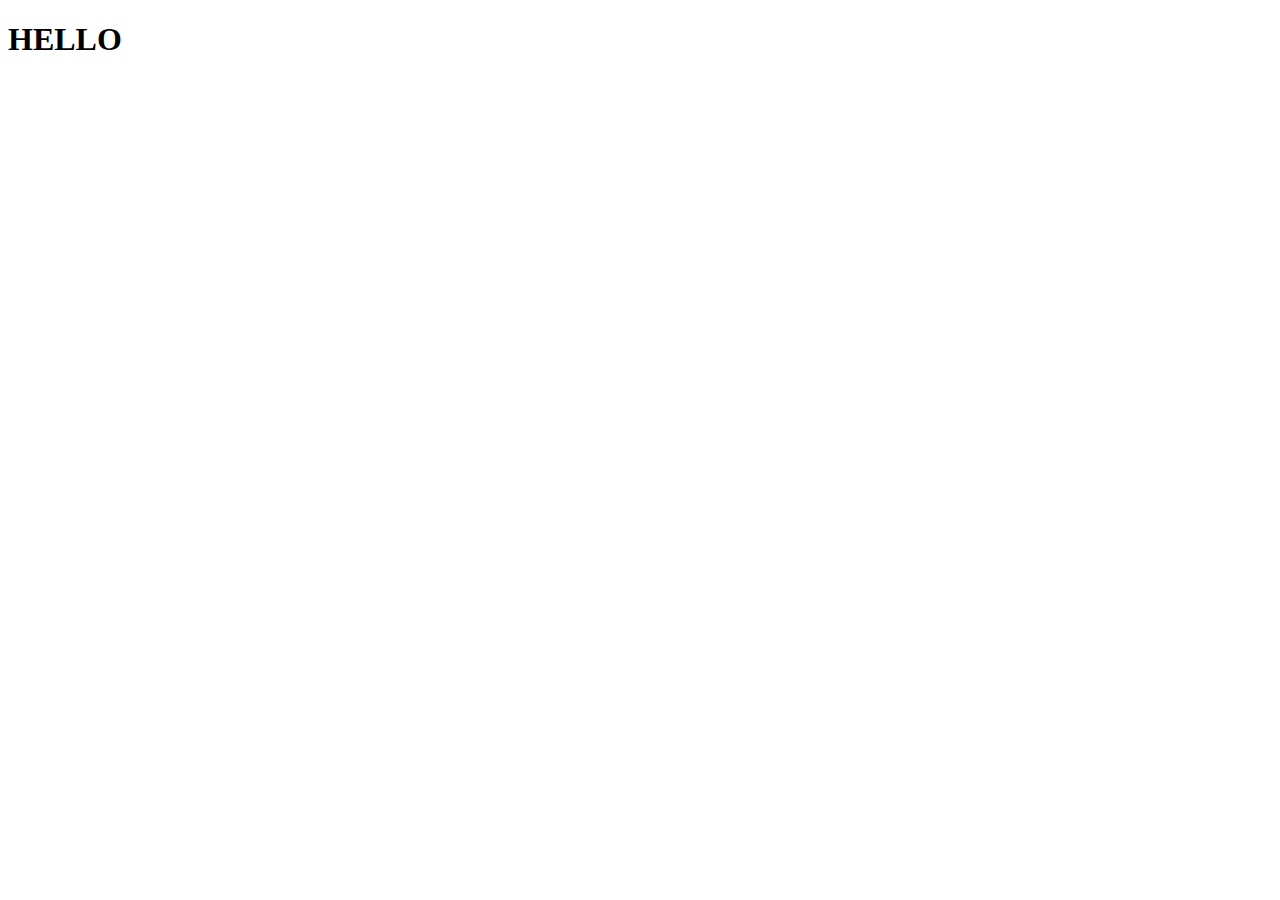
==== index.html @ 5f97c724 "initial two" ====
<!DOCTYPE html>
<html lang="en">
<head>
    <meta charset="UTF-8">
    <meta name="viewport" content="width=device-width, initial-scale=1.0">
    <link rel="stylesheet" href="./css/main.css">
    <title>Document</title>
</head>
<body>
    <h1>HELLO</h1>
</body>
</html>
---- css/main.css ----
/*# sourceMappingURL=main.css.map */
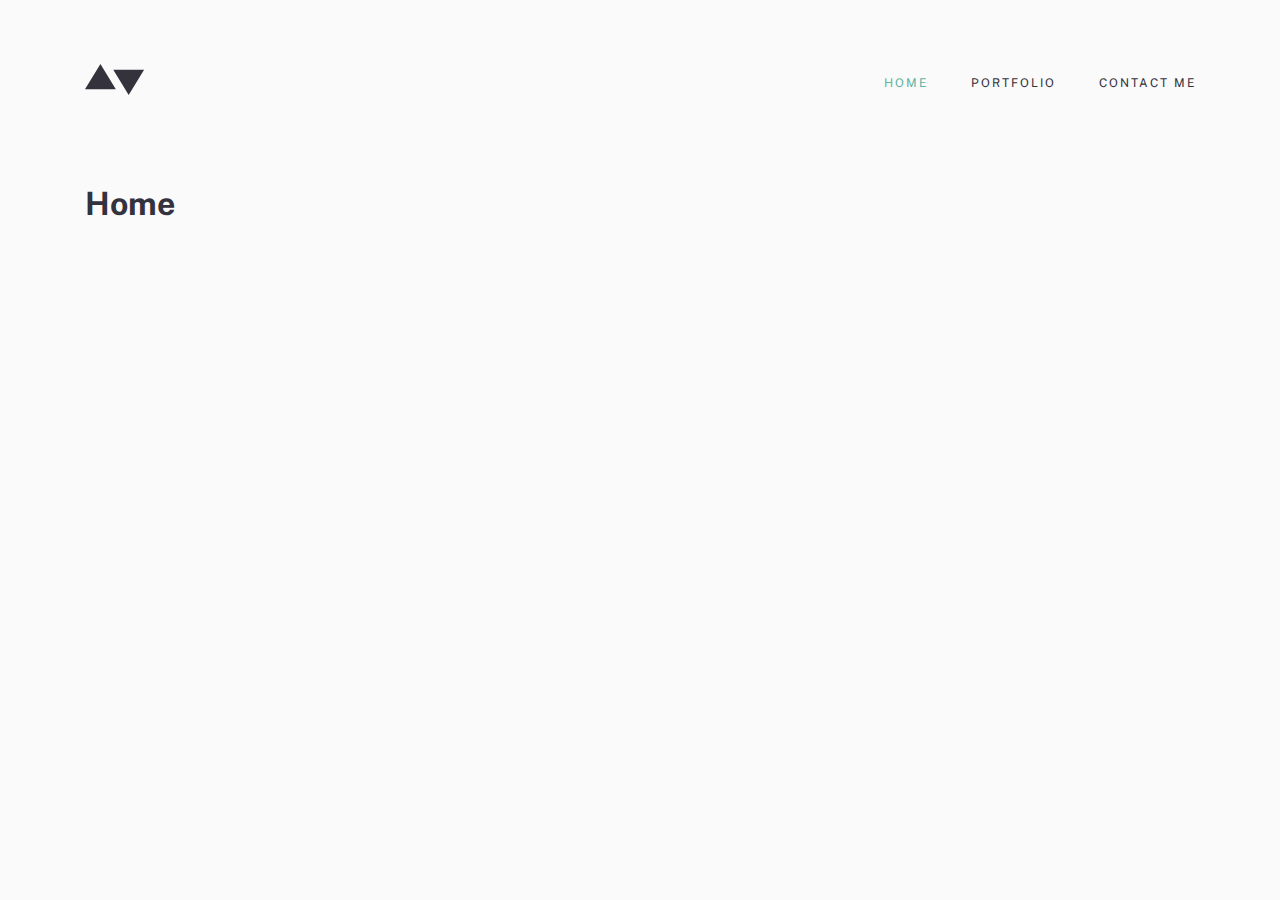
==== commit cf0acba2: "header active color" ====
--- a/index.html
+++ b/index.html
@@ -1,12 +1,47 @@
 <!DOCTYPE html>
 <html lang="en">
+
 <head>
     <meta charset="UTF-8">
     <meta name="viewport" content="width=device-width, initial-scale=1.0">
+    <link rel="preconnect" href="https://fonts.googleapis.com">
+    <link rel="preconnect" href="https://fonts.gstatic.com" crossorigin>
+    <link
+        href="https://fonts.googleapis.com/css2?family=Ibarra+Real+Nova:wght@700&family=Public+Sans:wght@400;700&display=swap"
+        rel="stylesheet">
     <link rel="stylesheet" href="./css/main.css">
     <title>Document</title>
 </head>
+
 <body>
-    <h1>HELLO</h1>
+    <div class="container">
+        <header class="header">
+            <div class="header__section">
+                <a href="#" class="header_logo-link">
+                    <img src="./img/logojon.svg" alt="has logojon" width="60" height="32">
+                </a>
+                <nav class="header__navlink">
+                    <ul class="header__list">
+                        <li class="header__item">
+                            <a href="/index.html" class="header__nav-link">Home</a>
+                        </li>
+                        <li class="header__item">
+                            <a href="/portfolio.html" class="header__nav-link">PORTFOLIO</a>
+                        </li>
+                        <li class="header__item">
+                            <a href="/contact.html" class="header__nav-link">CONTACT ME</a>
+                        </li>
+                    </ul>
+                </nav>
+                <button class="header__btn">
+                    <img src="./img/gamburger.png" alt="gamburgerjon">
+                </button>
+            </div>
+        </header>
+        <h1>Home</h1>
+    </div>
+
+    <script src="./js/script.js"></script>
 </body>
+
 </html>--- a/css/main.css
+++ b/css/main.css
@@ -1 +1,134 @@
-/*# sourceMappingURL=main.css.map */+/* GENERAL */
+html {
+  box-sizing: border-box;
+  height: 100%;
+  scroll-behavior: smooth;
+}
+
+*,
+*::before,
+*::after {
+  box-sizing: inherit;
+}
+
+body {
+  display: flex;
+  flex-direction: column;
+  height: 100%;
+  margin: 0;
+  padding: 0;
+  overflow-x: hidden;
+  font-family: "Public Sans", sans-serif;
+  color: #33323D;
+  background-color: #FAFAFA;
+}
+
+img {
+  max-width: 100%;
+  height: auto;
+}
+
+.visually-hidden {
+  clip: rect(0 0 0 0);
+  -webkit-clip-path: inset(50%);
+          clip-path: inset(50%);
+  height: 1px;
+  overflow: hidden;
+  position: absolute;
+  white-space: nowrap;
+  width: 1px;
+}
+
+.container {
+  max-width: 1151px;
+  width: 100%;
+  margin: 0 auto;
+  padding: 0 20px;
+}
+
+.header {
+  padding: 64px 0;
+}
+
+.header__section {
+  display: flex;
+  justify-content: space-between;
+  align-items: center;
+}
+
+.header__list {
+  display: flex;
+  align-items: center;
+  margin: 0;
+  padding: 0;
+  list-style: none;
+}
+
+.header__item:not(:last-child) {
+  margin-right: 43px;
+}
+
+.header__nav-link {
+  color: #33323D;
+  font-size: 12px;
+  font-weight: 400;
+  letter-spacing: 2px;
+  text-transform: uppercase;
+  text-decoration: none;
+}
+
+.header__nav-link:hover {
+  opacity: 0.8;
+}
+
+.active {
+  color: #5FB4A2;
+}
+
+.header__btn {
+  display: none;
+  border: none;
+  background-color: transparent;
+}
+
+@media only screen and (max-width: 690px) {
+  .header {
+    padding: 73px 0 56px;
+  }
+}
+@media only screen and (max-width: 450px) {
+  .header {
+    padding: 32px 0 40px;
+  }
+  .header__section {
+    position: relative;
+  }
+  .header__navlink {
+    display: none;
+  }
+  .header__btn {
+    display: inline;
+  }
+  .open-modal .header__navlink {
+    position: absolute;
+    padding: 100px 50px;
+    background-color: dimgray;
+    border-radius: 10px;
+    white-space: nowrap;
+    top: 100%;
+    left: 50%;
+    transform: translateX(-50%);
+  }
+  .open-modal .active {
+    color: #FAFAFA;
+  }
+  .open-modal .header__list {
+    flex-direction: column;
+  }
+  .open-modal .header__item:not(:last-child) {
+    margin-right: 0;
+  }
+  .open-modal .header__navlink {
+    display: flex;
+  }
+}/*# sourceMappingURL=main.css.map */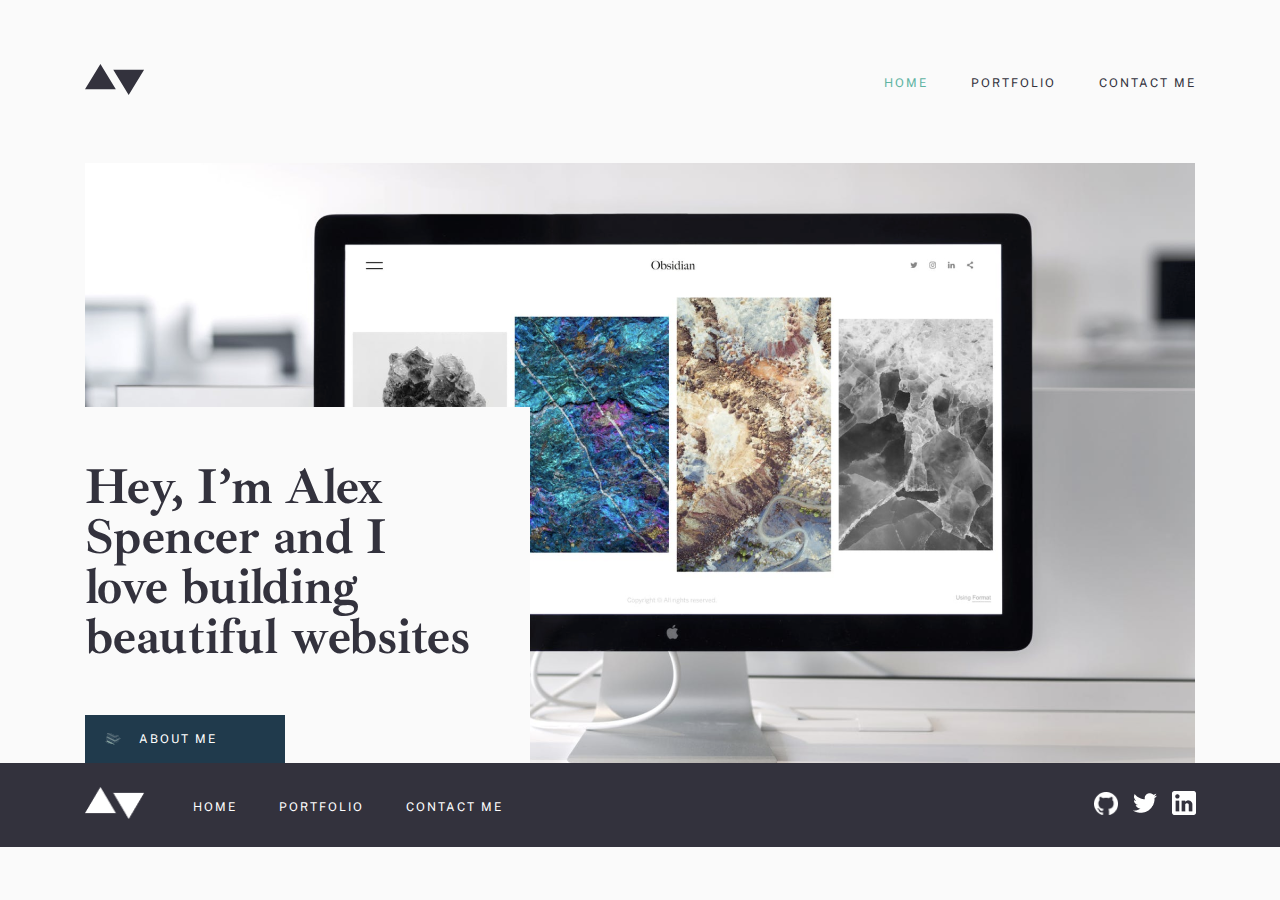
==== commit ad97d275: "index main hero" ====
--- a/index.html
+++ b/index.html
@@ -38,8 +38,58 @@
                 </button>
             </div>
         </header>
-        <h1>Home</h1>
+        <main class="main">
+            <div class="main__site">
+            <div class="main__hero">
+                <h2 class="main__heading">Hey, I’m Alex Spencer and I love building beautiful websites</h2>
+                <button class="main__hero-btn">
+                    <img src="./img/btn-img-removebg-preview.png" alt="btn-img">
+                    <span class="main__btn-text">ABOUT ME</span>
+                </button>
+            </div>
+        </div>
+        </main>
     </div>
+
+    <footer class="footer">
+        <div class="footer__section container">
+        <div class="footer__left-section">
+            <a href="#" class="footer_logo-link">
+                <img src="./img/logo-footer.png" alt="has logojon" width="60" height="32">
+            </a>
+            <nav class="footer__navlink">
+                <ul class="footer__list">
+                    <li class="footer__item">
+                        <a href="/index.html" class="footer__nav-link">Home</a>
+                    </li>
+                    <li class="footer__item">
+                        <a href="/portfolio.html" class="footer__nav-link">PORTFOLIO</a>
+                    </li>
+                    <li class="footer__item">
+                        <a href="/contact.html" class="footer__nav-link">CONTACT ME</a>
+                    </li>
+                </ul>
+            </nav>
+        </div>
+        <ul class="footer__right-list">
+            <li class="footer__right-item">
+                <a href="#" class="footer__right-link">
+                    <img src="./img/chatg.png" alt="cat" width="24" height="24">
+                </a>
+            </li>
+            <li class="footer__right-item">
+                <a href="#" class="footer__right-link">
+                    <img src="./img/twitter.png" alt="twitterjon" width="24" height="24">
+                </a>
+            </li>
+            <li class="footer__right-item">
+                <a href="#" class="footer__right-link">
+                    <img src="./img/linkdin.png" alt="linkdin" width="24" height="24">
+                </a>
+            </li>
+        </ul>
+    </div>
+    </footer>
 
     <script src="./js/script.js"></script>
 </body>
--- a/css/main.css
+++ b/css/main.css
@@ -131,4 +131,148 @@
   .open-modal .header__navlink {
     display: flex;
   }
+}
+.footer {
+  padding: 24px 0px;
+  background-color: #33323D;
+}
+
+.footer__section {
+  display: flex;
+  justify-content: space-between;
+  align-items: center;
+}
+
+.footer__left-section {
+  display: flex;
+  align-items: center;
+}
+
+.footer__list {
+  display: flex;
+  align-items: center;
+  margin: 0;
+  padding: 0;
+  list-style: none;
+  margin-left: 48px;
+}
+
+.footer__item:not(:last-child) {
+  margin-right: 42px;
+}
+
+.footer__nav-link {
+  color: #FFF;
+  font-size: 12px;
+  font-weight: 400;
+  letter-spacing: 2px;
+  text-transform: uppercase;
+  text-decoration: none;
+}
+
+.footer__right-list {
+  display: flex;
+  align-items: center;
+  margin: 0;
+  padding: 0;
+  list-style: none;
+}
+
+.footer__right-item:not(:last-child) {
+  margin-right: 15px;
+}
+
+@media only screen and (max-width: 600px) {
+  .footer {
+    padding: 56px 0;
+  }
+  .footer__section {
+    display: flex;
+    flex-direction: column;
+    align-items: center;
+  }
+  .footer__left-section {
+    flex-direction: column;
+  }
+  .footer__list {
+    flex-direction: column;
+    align-items: center;
+    margin: 40px 0;
+  }
+  .footer__item:not(:last-child) {
+    margin-bottom: 32px;
+    margin-right: 0;
+  }
+}
+.main {
+  background-image: url(../../img/index-back.png);
+  background-repeat: no-repeat;
+  block-size: cover;
+  background-position: center;
+}
+
+.main__site {
+  position: relative;
+  height: 600px;
+}
+
+.main__hero {
+  position: absolute;
+  top: 40.6%;
+  display: flex;
+  flex-direction: column;
+  align-items: flex-start;
+  padding: 55px 55px 0px 0;
+  background-color: #FAFAFA;
+  max-width: 445px;
+  width: 100%;
+}
+
+.main__heading {
+  margin: 0;
+  margin-bottom: 53px;
+  max-width: 390px;
+  width: 100%;
+  font-family: Ibarra Real Nova;
+  font-size: 50px;
+  font-weight: 700;
+  line-height: 50px;
+  letter-spacing: -0.446px;
+}
+
+.main__hero-btn {
+  display: flex;
+  align-items: center;
+  height: 48px;
+  border: none;
+  max-width: 200px;
+  width: 100%;
+  background: #203A4C;
+}
+
+.main__btn-text {
+  color: #FFF;
+  text-align: center;
+  font-family: Public Sans;
+  font-size: 12px;
+  font-weight: 400;
+  letter-spacing: 2px;
+  text-transform: uppercase;
+}
+
+@media only screen and (max-width: 500px) {
+  .main__hero {
+    position: absolute;
+    top: 100%;
+    padding: 24px 0px 0px 0;
+    background-color: #FAFAFA;
+    max-width: 445px;
+    width: 100%;
+  }
+  .main__heading {
+    font-size: 40px;
+    font-weight: 700;
+    line-height: 42px;
+    letter-spacing: -0.357px;
+  }
 }/*# sourceMappingURL=main.css.map */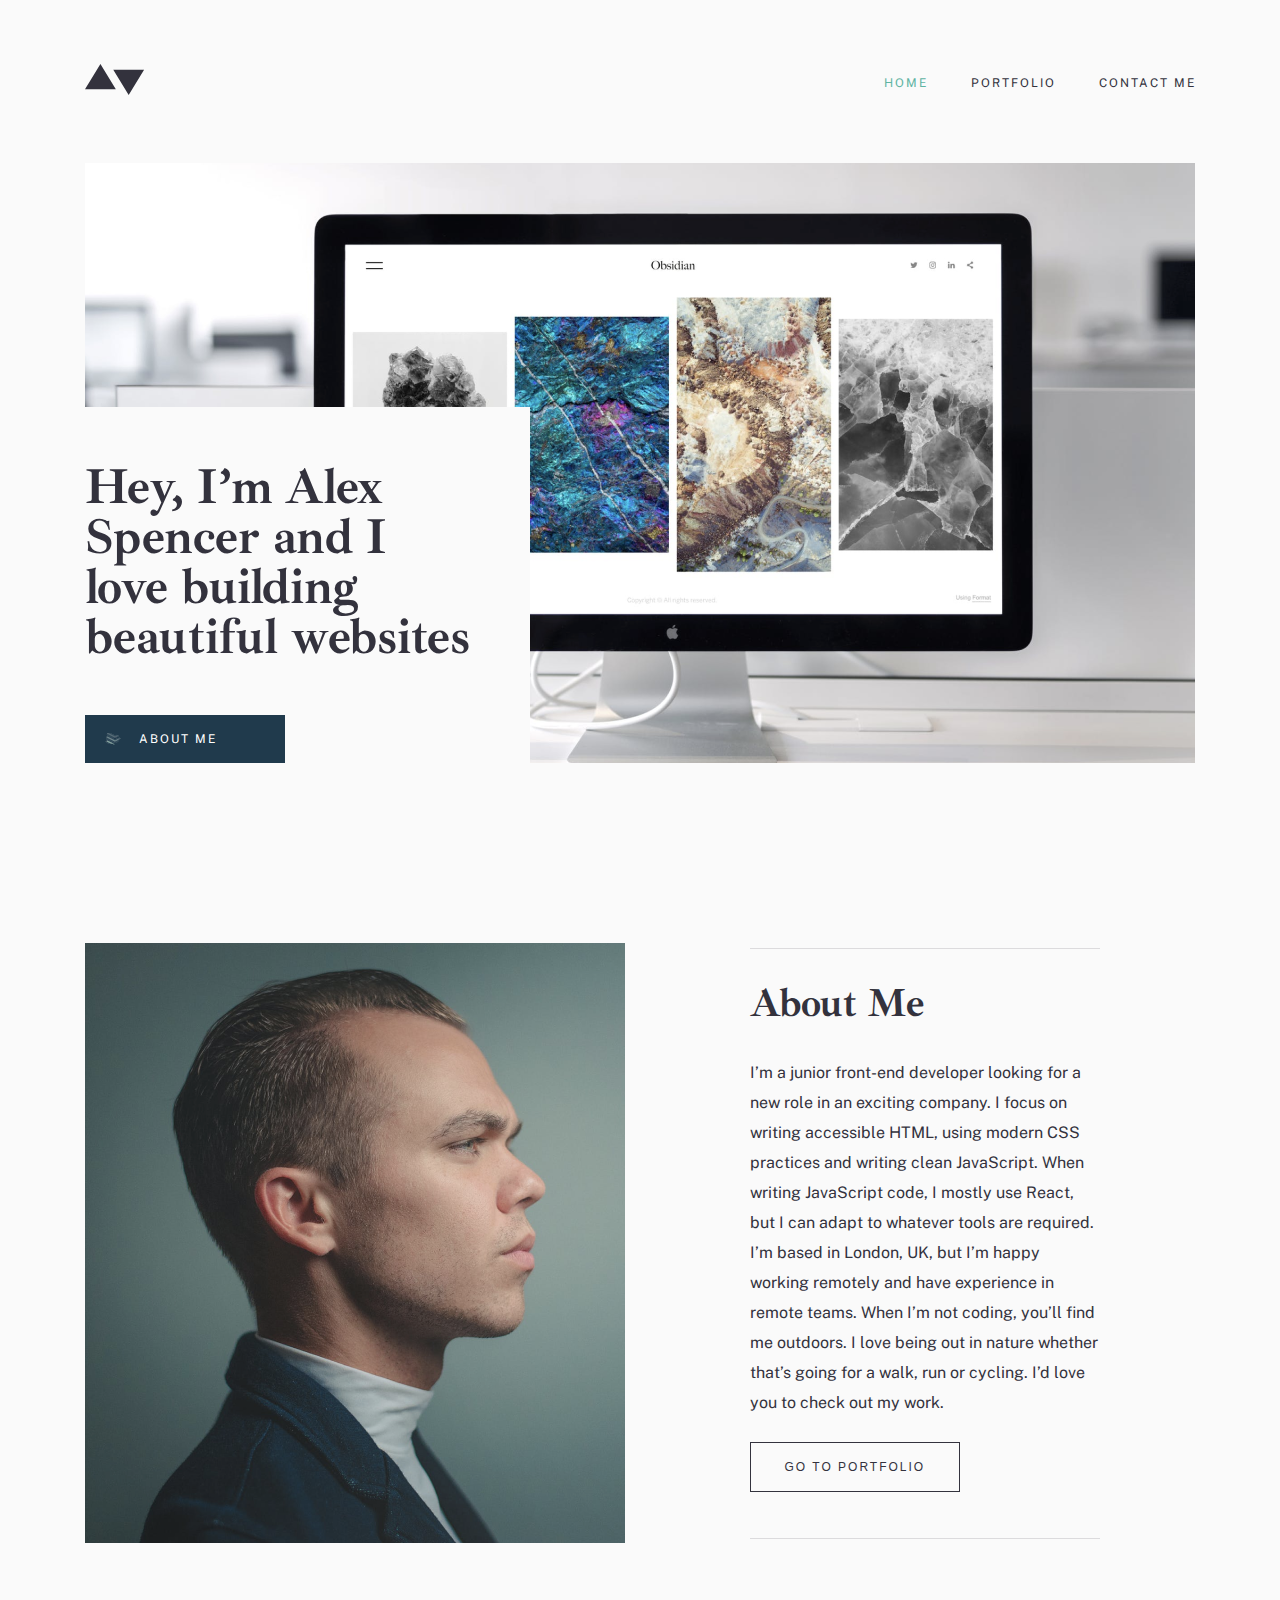
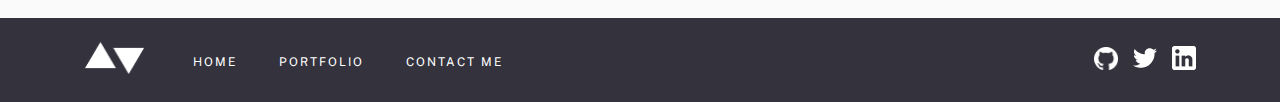
==== commit 349bcf86: "index main center" ====
--- a/index.html
+++ b/index.html
@@ -39,6 +39,7 @@
             </div>
         </header>
         <main class="main">
+            <div class="main__back">
             <div class="main__site">
             <div class="main__hero">
                 <h2 class="main__heading">Hey, I’m Alex Spencer and I love building beautiful websites</h2>
@@ -46,6 +47,21 @@
                     <img src="./img/btn-img-removebg-preview.png" alt="btn-img">
                     <span class="main__btn-text">ABOUT ME</span>
                 </button>
+            </div>
+        </div>
+    </div>
+        <div class="main__center">
+            <img class="main__center-img" src="./img/men.png" alt="man has" height="590">
+            <div class="main__center-right">
+                <span class="line"></span>
+                <h2 class="main__center-heading">About Me</h2>
+                <p class="main__center-text">I’m a junior front-end developer looking for a new role in an exciting company. 
+                    I focus on writing accessible HTML, using modern CSS practices and writing clean JavaScript. When writing JavaScript code, 
+                    I mostly use React, but I can adapt to whatever tools are required. I’m based in London, UK, but 
+                    I’m happy working remotely and have experience in remote teams. When I’m not coding, you’ll find me outdoors. 
+                    I love being out in nature whether that’s going for a walk, run or cycling. I’d love you to check out my work.</p>
+                    <button class="btn">GO TO PORTFOLIO</button>
+                <span class="line"></span>
             </div>
         </div>
         </main>
--- a/css/main.css
+++ b/css/main.css
@@ -204,7 +204,7 @@
     margin-right: 0;
   }
 }
-.main {
+.main__back {
   background-image: url(../../img/index-back.png);
   background-repeat: no-repeat;
   block-size: cover;
@@ -275,4 +275,101 @@
     line-height: 42px;
     letter-spacing: -0.357px;
   }
+}
+.main__center {
+  display: flex;
+  align-items: center;
+  padding-top: 180px;
+  padding-bottom: 75px;
+}
+
+.main__center-right {
+  display: flex;
+  flex-direction: column;
+  align-items: flex-start;
+  margin-left: 125px;
+}
+
+.line {
+  max-width: 350px;
+  width: 100%;
+  height: 1px;
+  opacity: 0.15;
+  background: #33323D;
+}
+
+.main__center-heading {
+  margin-top: 50px 0 28px;
+  color: #33323D;
+  font-family: Ibarra Real Nova;
+  font-size: 40px;
+  font-weight: 700;
+  line-height: 42px;
+  letter-spacing: -0.357px;
+}
+
+.main__center-text {
+  margin: 0;
+  margin-bottom: 24px;
+  color: #33323D;
+  font-size: 16px;
+  font-weight: 400;
+  line-height: 30px;
+  max-width: 350px;
+  width: 100%;
+}
+
+.btn {
+  margin-bottom: 46px;
+  padding: 17px 34px;
+  background-color: transparent;
+  color: #33323D;
+  font-size: 12px;
+  font-weight: 400;
+  letter-spacing: 2px;
+  text-transform: uppercase;
+  border: 1px solid #33323D;
+}
+
+@media only screen and (max-width: 900px) {
+  .main__center {
+    padding: 96px 0;
+  }
+  .main__center-img {
+    content: url("../../img/man.png");
+    max-width: 300px;
+    width: 100%;
+    height: 600px;
+  }
+  .main__center-right {
+    margin-left: 60px;
+  }
+}
+@media only screen and (max-width: 600px) {
+  .main__center {
+    display: flex;
+    flex-direction: column;
+  }
+  .main__center-img {
+    content: url("../../img/men.png");
+    max-width: 300px;
+    width: 100%;
+    max-height: 370px;
+    height: 100%;
+  }
+}
+@media only screen and (max-width: 500px) {
+  .main__center {
+    margin-top: 200px;
+  }
+}
+@media only screen and (max-width: 427px) {
+  .main__center {
+    margin-top: 300px;
+  }
+}
+@media only screen and (max-width: 266px) {
+  .main__center {
+    margin-top: 400px;
+  }
 }/*# sourceMappingURL=main.css.map */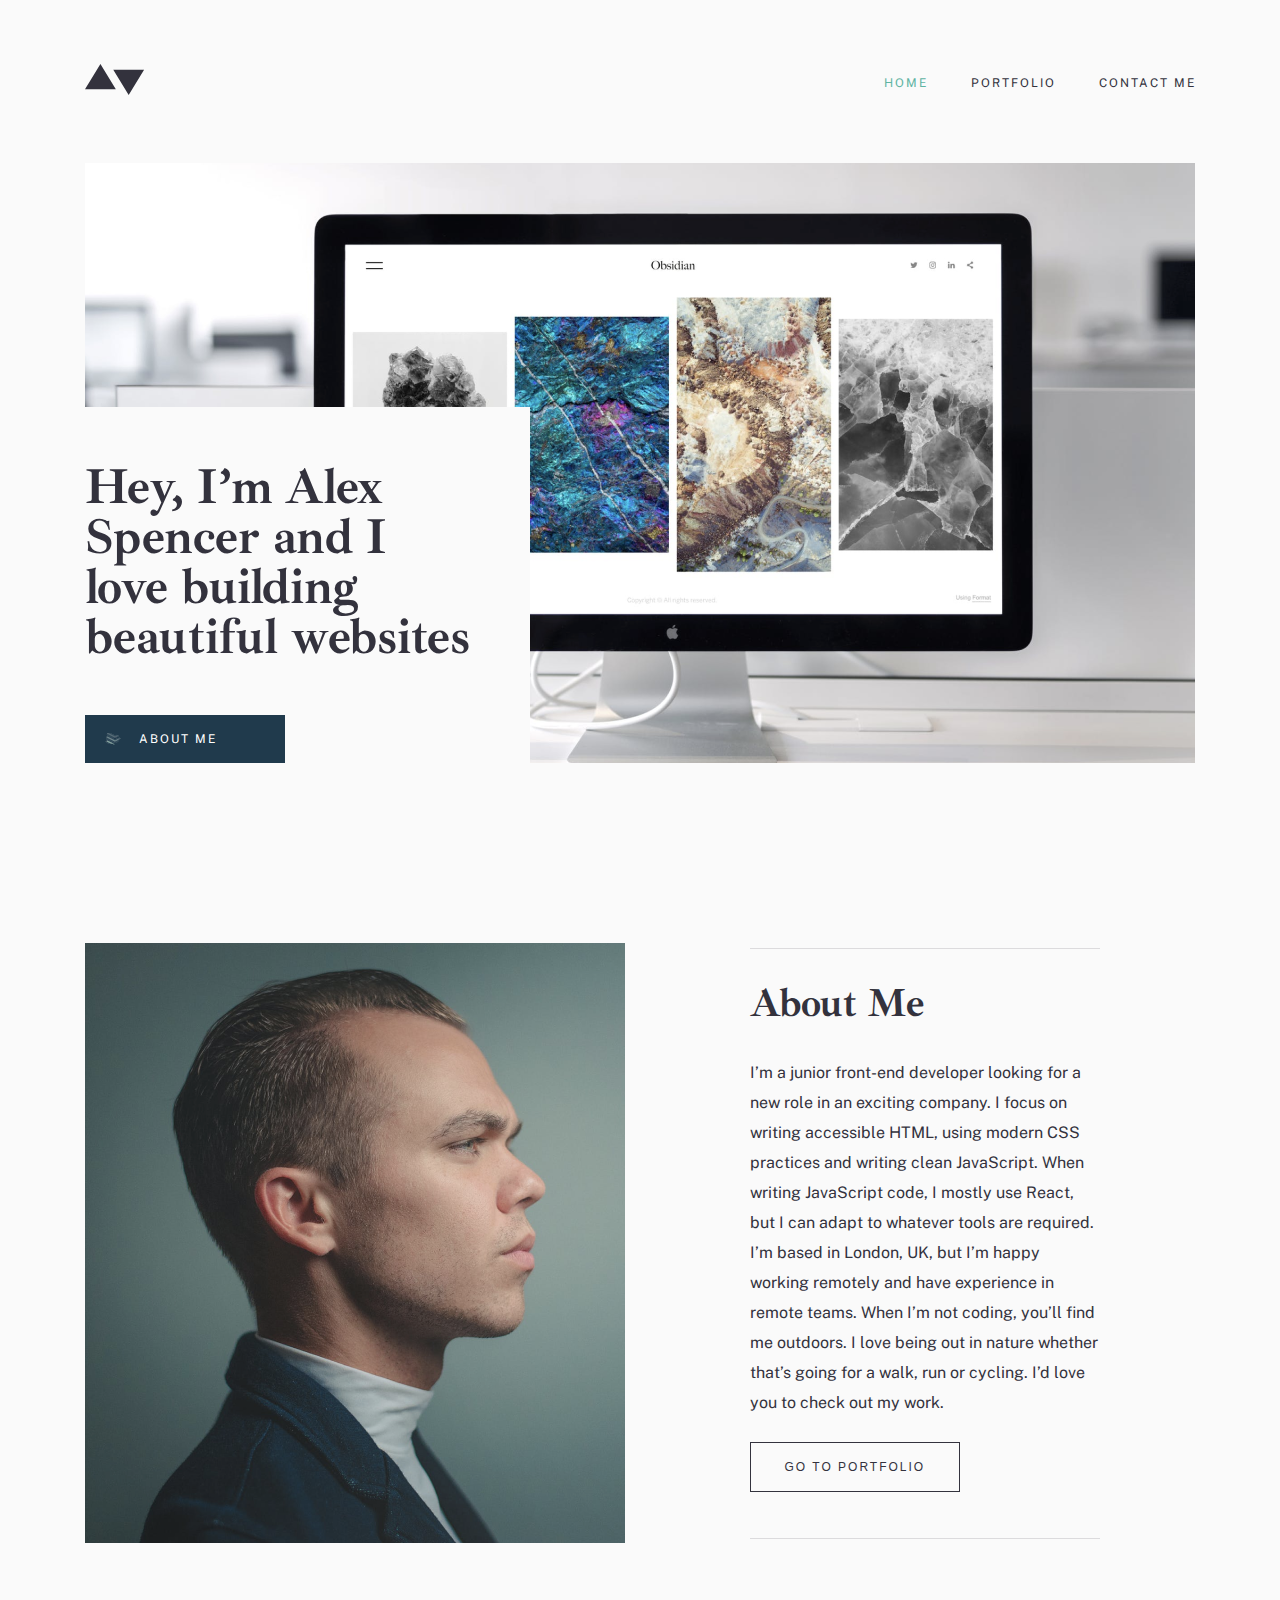
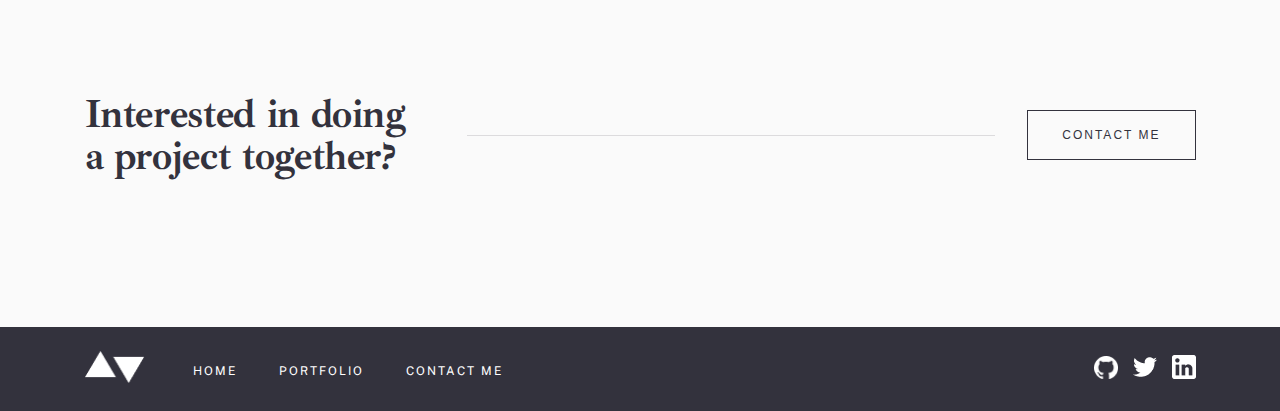
==== commit 23fb0bc1: "full index page" ====
--- a/index.html
+++ b/index.html
@@ -60,9 +60,17 @@
                     I mostly use React, but I can adapt to whatever tools are required. I’m based in London, UK, but 
                     I’m happy working remotely and have experience in remote teams. When I’m not coding, you’ll find me outdoors. 
                     I love being out in nature whether that’s going for a walk, run or cycling. I’d love you to check out my work.</p>
-                    <button class="btn">GO TO PORTFOLIO</button>
+                    <button class="main__center-btn btn">GO TO PORTFOLIO</button>
                 <span class="line"></span>
             </div>
+        </div>
+
+        <div class="main__bottom">
+            <h2 class="main__bottom-heading">
+                Interested in doing a project together?
+            </h2>
+            <span class="main__bottom-line"></span>
+            <button class="main__bottom-btn btn">CONTACT ME</button>
         </div>
         </main>
     </div>
--- a/css/main.css
+++ b/css/main.css
@@ -319,10 +319,14 @@
   width: 100%;
 }
 
+.main__center-btn {
+  margin-bottom: 46px;
+}
+
 .btn {
-  margin-bottom: 46px;
   padding: 17px 34px;
   background-color: transparent;
+  white-space: nowrap;
   color: #33323D;
   font-size: 12px;
   font-weight: 400;
@@ -372,4 +376,43 @@
   .main__center {
     margin-top: 400px;
   }
+}
+.main__bottom {
+  display: flex;
+  align-items: center;
+  padding: 75px 0 150px;
+}
+
+.main__bottom-heading {
+  margin: 0;
+  max-width: 350px;
+  width: 100%;
+  color: #33323D;
+  font-family: Ibarra Real Nova;
+  font-size: 40px;
+  font-weight: 700;
+  line-height: 42px;
+  letter-spacing: -0.357px;
+}
+
+.main__bottom-line {
+  margin: 0 32px;
+  opacity: 0.15;
+  background: #33323D;
+  max-width: 534px;
+  width: 100%;
+  height: 1px;
+}
+
+@media only screen and (max-width: 500px) {
+  .main__bottom {
+    flex-direction: column;
+    padding: 20px 0 80px;
+  }
+  .main__bottom-heading {
+    margin-bottom: 40px;
+  }
+  .main__bottom-line {
+    display: none;
+  }
 }/*# sourceMappingURL=main.css.map */